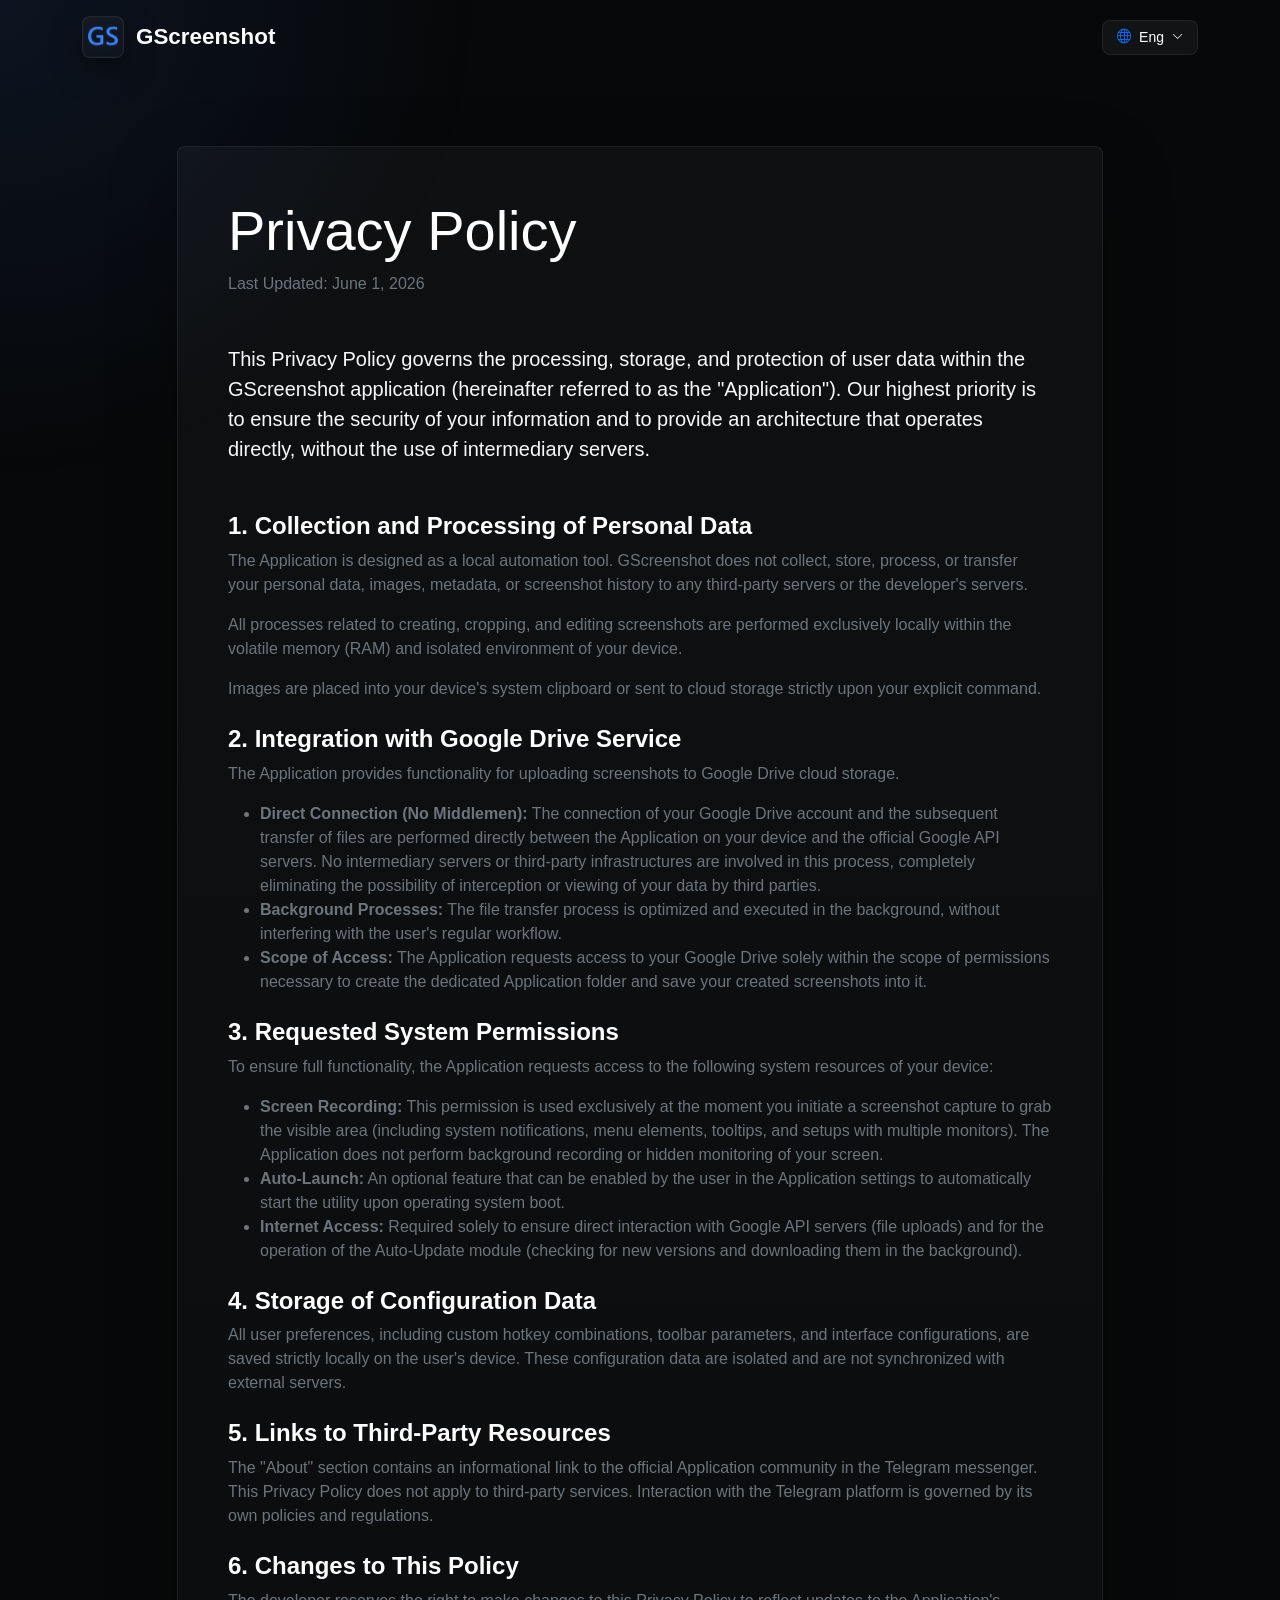
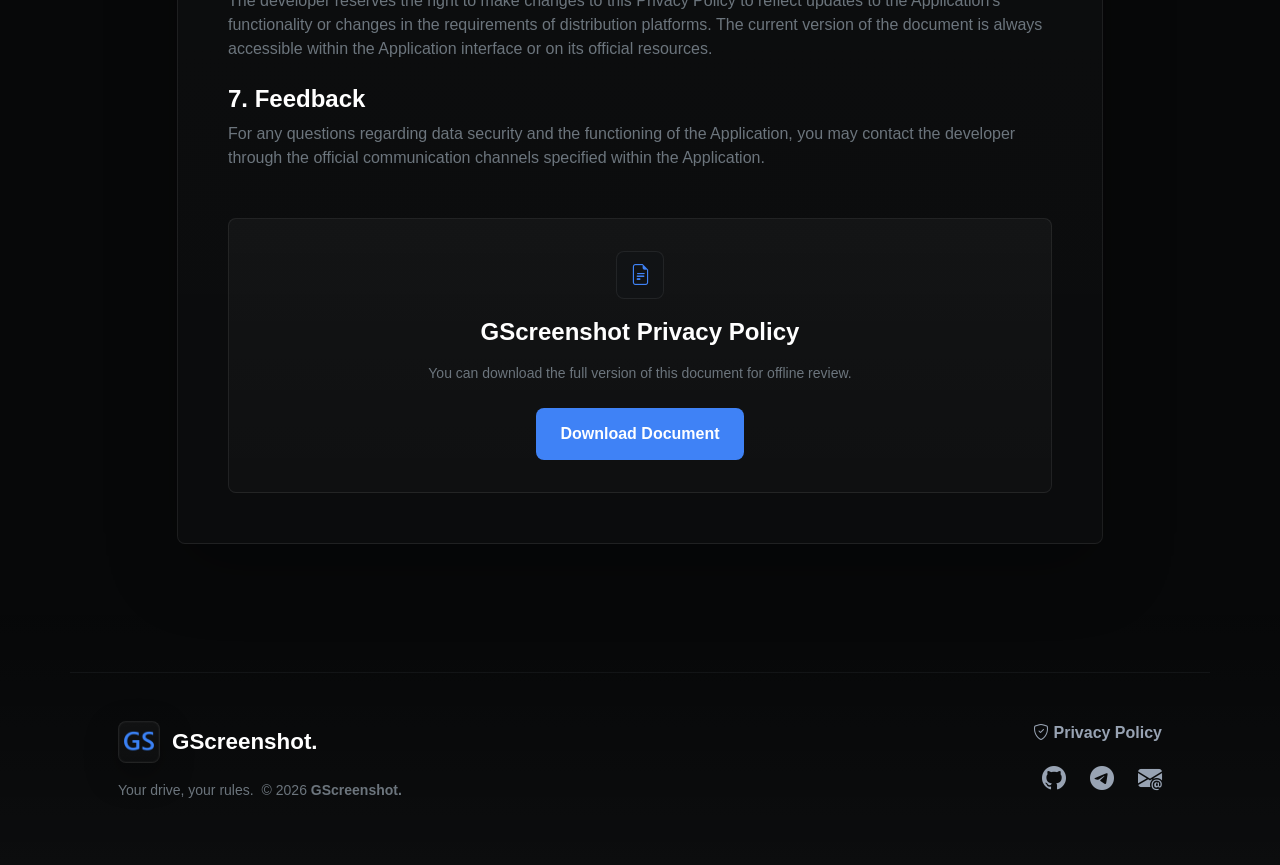
==== privacy-policy.html @ 1b09adbf "Update view, add privacy and loader" ====
<!DOCTYPE html>
<html lang="en">

<head>
    <meta charset="UTF-8">
    <meta name="viewport" content="width=device-width, initial-scale=1.0">

    <title>GScreenshot — Privacy & Direct Sync to Google Drive</title>
    <link rel="icon" type="image/x-icon" href="images/favicon.ico">
    <meta name="description"
        content="Securely capture and store screenshots directly to your Google Drive. Your drive, your rules. No middlemen.">
    <meta name="keywords" content="screenshot, google drive sync, privacy tool, image editor">

    <meta property="og:title" content="GScreenshot — Secure & Direct">
    <meta property="og:description" content="Direct sync to your personal cloud. No servers, just your data.">
    <meta property="og:type" content="website">

    <link href="https://cdn.jsdelivr.net/npm/bootstrap@5.3.0/dist/css/bootstrap.min.css" rel="stylesheet">
    <link rel="stylesheet" href="https://cdn.jsdelivr.net/npm/bootstrap-icons@1.11.0/font/bootstrap-icons.css">

    <link rel="stylesheet" href="css/style.css">
</head>

<body>

    <!-- Preloader -->
    <div id="preloader">
        <div class="loader-container">
            <div class="glow"></div>
            <img src="images/logo.png" alt="GS" class="main-logo">
            <svg class="loader-ring" viewBox="0 0 100 100">
                <circle cx="50" cy="50" r="45" />
                <circle cx="50" cy="50" r="38" style="opacity: 0.3; animation-direction: reverse; animation-duration: 3s;" />
            </svg>
        </div>
    </div>

    <div id="bg-glow"></div>

    <div class="main-content">
        <nav class="container py-3 d-flex justify-content-between align-items-center flex-nowrap">
            <a href="index.html" class="logo-box">
                <div class="logo-icon"><img src="images/logo.png" alt="GScreenshot logo"></div>
                <span class="d-none d-sm-inline">GScreenshot</span>
            </a>

            <div class="custom-select-wrapper" id="customLangSelector">
                <div class="select-trigger">
                    <i class="bi bi-globe text-primary me-2"></i>
                    <span id="current-lang">Eng</span>
                    <i class="bi bi-chevron-down ms-2 arrow"></i>
                </div>
                <div class="select-options">
                    <div class="option" data-value="en">English</div>
                    <div class="option" data-value="uk">Українська</div>
                </div>
            </div>
        </nav>

        <section class="container py-5 mt-4">
            <div class="row justify-content-center">
                <div class="col-lg-10">
                    <div class="security-badge">
                        <h1 class="display-4 fw-800 mb-2" id="privacy-policy-title">Privacy Policy</h1>
                        <p class="text-secondary mb-5" id="privacy-policy-last-updated">Last Updated: June 1, 2026</p>

                        <div class="mb-5">
                            <p class="lead text-light" id="privacy-policy-intro">
                                This Privacy Policy governs the processing, storage, and protection of user data within the GScreenshot application (hereinafter referred to as the "Application"). 
                                Our highest priority is to ensure the security of your information and to provide an architecture that operates directly, without the use of intermediary servers.
                            </p>
                        </div>

                        <div class="text-start">
                            <div class="mb-4">
                                <h4 class="text-white fw-bold" id="pp-section1-title">1. Collection and Processing of Personal Data</h4>
                                <p class="text-secondary" id="pp-section1-p1">The Application is designed as a local automation tool. GScreenshot does not collect, store, process, or transfer your personal data, images, metadata, or screenshot history to any third-party servers or the developer's servers.</p>
                                <p class="text-secondary" id="pp-section1-p2">All processes related to creating, cropping, and editing screenshots are performed exclusively locally within the volatile memory (RAM) and isolated environment of your device.</p>
                                <p class="text-secondary" id="pp-section1-p3">Images are placed into your device's system clipboard or sent to cloud storage strictly upon your explicit command.</p>
                            </div>

                            <div class="mb-4">
                                <h4 class="text-white fw-bold" id="pp-section2-title">2. Integration with Google Drive Service</h4>
                                <p class="text-secondary" id="pp-section2-p1">The Application provides functionality for uploading screenshots to Google Drive cloud storage.</p>
                                <ul>
                                    <li class="text-secondary" id="pp-section2-li1"><strong>Direct Connection (No Middlemen):</strong> The connection of your Google Drive account and the subsequent transfer of files are performed directly between the Application on your device and the official Google API servers. No intermediary servers or third-party infrastructures are involved in this process, completely eliminating the possibility of interception or viewing of your data by third parties.</li>
                                    <li class="text-secondary" id="pp-section2-li2"><strong>Background Processes:</strong> The file transfer process is optimized and executed in the background, without interfering with the user's regular workflow.</li>
                                    <li class="text-secondary" id="pp-section2-li3"><strong>Scope of Access:</strong> The Application requests access to your Google Drive solely within the scope of permissions necessary to create the dedicated Application folder and save your created screenshots into it.</li>
                                </ul>
                            </div>

                            <div class="mb-4">
                                <h4 class="text-white fw-bold" id="pp-section3-title">3. Requested System Permissions</h4>
                                <p class="text-secondary" id="pp-section3-p1">To ensure full functionality, the Application requests access to the following system resources of your device:</p>
                                <ul>
                                    <li class="text-secondary" id="pp-section3-li1"><strong>Screen Recording:</strong> This permission is used exclusively at the moment you initiate a screenshot capture to grab the visible area (including system notifications, menu elements, tooltips, and setups with multiple monitors). The Application does not perform background recording or hidden monitoring of your screen.</li>
                                    <li class="text-secondary" id="pp-section3-li2"><strong>Auto-Launch:</strong> An optional feature that can be enabled by the user in the Application settings to automatically start the utility upon operating system boot.</li>
                                    <li class="text-secondary" id="pp-section3-li3"><strong>Internet Access:</strong> Required solely to ensure direct interaction with Google API servers (file uploads) and for the operation of the Auto-Update module (checking for new versions and downloading them in the background).</li>
                                </ul>
                            </div>

                            <div class="mb-4">
                                <h4 class="text-white fw-bold" id="pp-section4-title">4. Storage of Configuration Data</h4>
                                <p class="text-secondary" id="pp-section4-p1">All user preferences, including custom hotkey combinations, toolbar parameters, and interface configurations, are saved strictly locally on the user's device. These configuration data are isolated and are not synchronized with external servers.</p>
                            </div>

                            <div class="mb-4">
                                <h4 class="text-white fw-bold" id="pp-section5-title">5. Links to Third-Party Resources</h4>
                                <p class="text-secondary" id="pp-section5-p1">The "About" section contains an informational link to the official Application community in the Telegram messenger. This Privacy Policy does not apply to third-party services. Interaction with the Telegram platform is governed by its own policies and regulations.</p>
                            </div>

                            <div class="mb-4">
                                <h4 class="text-white fw-bold" id="pp-section6-title">6. Changes to This Policy</h4>
                                <p class="text-secondary" id="pp-section6-p1">The developer reserves the right to make changes to this Privacy Policy to reflect updates to the Application's functionality or changes in the requirements of distribution platforms. The current version of the document is always accessible within the Application interface or on its official resources.</p>
                            </div>

                            <div class="mb-5">
                                <h4 class="text-white fw-bold" id="pp-section7-title">7. Feedback</h4>
                                <p class="text-secondary" id="pp-section7-p1">For any questions regarding data security and the functioning of the Application, you may contact the developer through the official communication channels specified within the Application.</p>
                            </div>
                        </div>

                        <!-- Download Section -->
                        <div class="tool-card text-center mt-5">
                            <div class="icon-box mx-auto">
                                <i class="bi bi-file-earmark-text"></i>
                            </div>
                            <h4 class="fw-bold text-white mb-3" id="pp-download-title">GScreenshot Privacy Policy</h4>
                            <p class="text-secondary small mb-4" id="pp-download-desc">
                                You can download the full version of this document for offline review.
                            </p>
                            <a href="docs/GScreenshot_Privacy_Policy_EN.pdf" class="btn-modern btn-win" target="_blank" download id="pp-download-button">
                                <i class="bi bi-download"></i> Download Document
                            </a>
                        </div>
                    </div>
                </div>
            </div>
        </section>

        <footer>
            <div class="container py-5 border-top border-secondary border-opacity-10">
                <div class="row g-4">
                    <div class="col-md-6 justify-content-md-start px-lg-5">
                        <a href="index.html" class="logo-box">
                            <div class="logo-icon"><img src="images/logo.png" alt="GScreenshot logo"></div>
                            <span class="text-white">GScreenshot.</span>
                        </a>
                        <p class="small text-secondary mt-3" id="footer-slogan">
                            Your drive, your rules. <span id="current-year"></span>.
                        </p>
                    </div>
                    <div class="col-md-6 justify-content-md-end px-lg-5">
                        <a href="privacy-policy.html" class="footer-link fw-bold d-flex justify-content-md-end"><i
                            class="bi bi-shield-check me-1"></i>
                            <span id="footer-privacy-policy">Privacy Policy</span>
                        </a>
                        <div class="d-flex justify-content-md-end gap-4 fs-4 mt-3">
                            <a href="https://github.com/dmitry-yanakov/GScreenshot" target="_blank" class="footer-link"><i class="bi bi-github"></i></a>
                            <a href="https://t.me/GScreenshotApp" target="_blank" class="footer-link"><i class="bi bi-telegram"></i></a>
                            <a href="mailto:support@gscreenshot.com" class="footer-link"><i class="bi bi-envelope-at-fill"></i></a>
                        </div>
                    </div>
                </div>
            </div>
        </footer>
    </div>


    <script src="https://cdn.jsdelivr.net/npm/bootstrap@5.3.0/dist/js/bootstrap.bundle.min.js"></script>
    <script src="js/main.js"></script>
    <script src="js/i18n.js"></script>

    <script>
        const startTime = Date.now();
        const minLoadingTime = 1000;

        window.addEventListener('load', () => {
            const preloader = document.getElementById('preloader');
            const elapsedTime = Date.now() - startTime;
            const remainingTime = Math.max(0, minLoadingTime - elapsedTime);

            setTimeout(() => {
                preloader.classList.add('fade-out');
                setTimeout(() => {
                    preloader.style.display = 'none';
                    document.body.style.overflow = 'visible';
                }, 600);
            }, remainingTime);
        });
    </script>
</body>

</html>
---- css/style.css ----
:root {
    --bg: #070809;
    --panel: #111315;
    --panel-soft: #17191c;
    --panel-raised: #1b1d20;
    --primary: #3f82f6;
    --accent: #8fb5ff;
    --danger: #ff4747;
    --icon-muted: #617087;
    --glass: rgba(255, 255, 255, 0.032);
    --border: rgba(118, 132, 154, 0.24);
    --border-soft: rgba(255, 255, 255, 0.07);
    --text-muted: #98a3b3;
}

body {
    background-color: var(--bg);
    color: #ffffff;
    font-family: -apple-system, BlinkMacSystemFont, "SF Pro Display", "SF Pro Text", "Segoe UI", Roboto, Arial, sans-serif;
    overflow: hidden; /* Block scroll */
    -webkit-user-select: none; /* Safari */
    -ms-user-select: none;     /* IE 10+ */
    user-select: none;         /* Standard */
}

/* --- PRELOADER STYLES --- */
#preloader {
    position: fixed;
    top: 0;
    left: 0;
    width: 100%;
    height: 100%;
    background-color: var(--bg);
    display: flex;
    justify-content: center;
    align-items: center;
    z-index: 9999;
    transition: opacity 0.6s ease, visibility 0.6s;
}

#preloader.fade-out {
    opacity: 0;
    visibility: hidden;
}

.loader-container {
    position: relative;
    width: 240px;
    height: 240px;
    display: flex;
    justify-content: center;
    align-items: center;
}

.main-logo {
    width: 130px;
    height: auto;
    z-index: 5;
    mix-blend-mode: screen; 
    filter: drop-shadow(0 0 25px rgba(63, 130, 246, 0.4));
    animation: logo-pulse 2s cubic-bezier(0.4, 0, 0.2, 1) infinite;
}

.loader-ring {
    position: absolute;
    width: 230px;
    height: 230px;
}

.loader-ring circle {
    fill: none;
    stroke: var(--primary);
    stroke-width: 2;
    stroke-linecap: round;
    stroke-dasharray: 100 400;
    filter: drop-shadow(0 0 8px var(--primary));
    transform-origin: center;
    animation: rotate-ring 1.5s linear infinite;
}

.glow {
    position: absolute;
    width: 180px;
    height: 180px;
    background: var(--primary);
    border-radius: 50%;
    filter: blur(60px);
    opacity: 0.15;
    animation: glow-breath 2s ease-in-out infinite;
}

h1,
h2,
h3,
h4,
h5,
h6,
.btn-modern,
.logo-box {
    letter-spacing: 0;
}

#bg-glow {
    position: fixed;
    width: 1000px;
    height: 1000px;
    background: radial-gradient(circle, rgba(63, 130, 246, 0.1) 0%, rgba(7, 8, 9, 0) 68%);
    border-radius: 50%;
    pointer-events: none;
    z-index: 0;
    transform: translate(-50%, -50%);
}

.main-content {
    position: relative;
    z-index: 1;
}

/* --- LOGO STYLE --- */
.logo-box {
    display: inline-flex;
    align-items: center;
    gap: 12px;
    text-decoration: none;
    color: white;
    font-weight: 700;
    font-size: 1.4rem;
}

.logo-icon {
    width: 42px;
    height: 42px;
    border: 1px solid var(--border-soft);
    border-radius: 8px;
    display: flex;
    align-items: center;
    justify-content: center;
    background: linear-gradient(180deg, rgba(255, 255, 255, 0.035), rgba(255, 255, 255, 0.018));
    box-shadow: inset 0 0 0 1px rgba(255, 255, 255, 0.02), 0 12px 32px rgba(0, 0, 0, 0.35);
    overflow: hidden;
}

.logo-icon img {
    width: 75%;
    height: 75%;
    object-fit: contain;
}

.text-gradient {
    background: linear-gradient(90deg, var(--primary), #f3f7ff);
    background-clip: text;
    -webkit-background-clip: text;
    -webkit-text-fill-color: transparent;
}

#hero-title {
    letter-spacing: 0;
}

/* --- APP SCREENSHOT --- */
.app-interface-frame {
    background: #050607;
    border: 1px solid var(--border-soft);
    border-radius: 8px;
    overflow: hidden;
    box-shadow: 0 32px 90px rgba(0, 0, 0, 0.62);
}

.app-interface-frame img {
    display: block;
    width: 100%;
    height: auto;
}

/* --- SECURITY BLOCK --- */
.security-badge {
    background: linear-gradient(180deg, rgba(255, 255, 255, 0.035), rgba(255, 255, 255, 0.018));
    border-radius: 8px;
    padding: 50px;
    border: 1px solid var(--border-soft);
    box-shadow: 0 24px 70px rgba(0, 0, 0, 0.28);
}

.node-circle {
    width: 60px;
    height: 60px;
    background: var(--panel);
    border: 1px solid var(--border);
    border-radius: 50%;
    display: flex;
    align-items: center;
    justify-content: center;
    font-size: 1.5rem;
    margin: 0 auto;
    z-index: 2;
    position: relative;
}

/* Animated arrow */
.direct-arrow-anim {
    font-size: 3rem;
    color: var(--primary);
    animation: slideRight 2s infinite ease-in-out;
    display: inline-block;
}

@keyframes slideRight {
    0% {
        transform: translateX(-20px);
        opacity: 0.2;
    }

    50% {
        transform: translateX(20px);
        opacity: 1;
    }

    100% {
        transform: translateX(-20px);
        opacity: 0.2;
    }
}

/* Buttons and cards */
.btn-modern {
    padding: 14px 24px;
    border-radius: 8px;
    font-weight: 650;
    transition: all 0.2s ease;
    text-decoration: none;
    display: inline-flex;
    align-items: center;
    gap: 12px;
}

.btn-win {
    background: var(--primary);
    color: #fff;
}

.btn-mac {
    background: var(--panel);
    color: #fff;
    border: 1px solid var(--border-soft);
}

.btn-modern:hover {
    transform: translateY(-3px);
    box-shadow: 0 10px 30px rgba(63, 131, 248, 0.28);
}

.tool-card {
    background: linear-gradient(180deg, rgba(255, 255, 255, 0.035), rgba(255, 255, 255, 0.018));
    border: 1px solid var(--border-soft);
    border-radius: 8px;
    padding: 2rem;
    transition: 0.4s;
    height: 100%;
}

.tool-card:hover {
    border-color: rgba(63, 130, 246, 0.45);
    background: linear-gradient(180deg, rgba(63, 130, 246, 0.075), rgba(255, 255, 255, 0.025));
    transform: translateY(-4px);
}

.icon-box {
    width: 48px;
    height: 48px;
    background: var(--panel);
    color: var(--primary);
    border-radius: 8px;
    border: 1px solid var(--border-soft);
    display: flex;
    align-items: center;
    justify-content: center;
    font-size: 1.3rem;
    margin-bottom: 1.2rem;
}

#how-to-run .border-start {
    background: linear-gradient(180deg, rgba(255, 255, 255, 0.035), rgba(255, 255, 255, 0.018));
    border: 1px solid var(--border-soft) !important;
    border-left: 1px solid rgba(63, 130, 246, 0.45) !important;
    border-radius: 8px;
    padding: 1.5rem !important;
}

#how-to-run code {
    color: var(--accent) !important;
    font-family: ui-monospace, SFMono-Regular, "SF Mono", Consolas, "Liberation Mono", monospace !important;
}

#how-to-run .rounded {
    border-radius: 8px !important;
}

footer {
    background: linear-gradient(to top, rgba(255, 255, 255, 0.025), transparent);
    padding-top: 80px;
}

.footer-link {
    color: var(--text-muted);
    text-decoration: none;
    transition: 0.2s;
}

.footer-link:hover {
    color: #fff;
}

@media (max-width: 576px) {
    .logo-box span {
        font-size: 1.1rem;
        font-weight: 700;
    }
    
    .logo-icon {
        font-size: 0.8rem;
    }

    h1.display-1 {
        font-size: 2.5rem !important;
        letter-spacing: 0 !important;
    }

    .security-badge {
        padding: 20px; 
        margin: 10px 0;
    }

    .direct-arrow-anim {
        font-size: 2rem; 
    }

    .node-circle {
        width: 50px;
        height: 50px;
        font-size: 1.2rem;
    }

    footer .logo-box {
        justify-content: center;
        margin-bottom: 10px;
    }

    .btn-modern {
        width: 100%;
        justify-content: center;
        padding: 12px;
    }

    .app-interface-frame {
        margin-top: 8px;
    }
}

.custom-select-wrapper {
    position: relative;
    user-select: none;
    width: fit-content;
}

.select-trigger {
    display: flex;
    align-items: center;
    background: rgba(255, 255, 255, 0.05);
    padding: 6px 14px;
    border-radius: 12px;
    border: 1px solid rgba(59, 130, 246, 0.2);
    cursor: pointer;
    color: #fff;
    font-size: 0.875rem;
    transition: all 0.3s ease;
}

.select-trigger:hover {
    border-color: #3b82f6;
    background: rgba(59, 130, 246, 0.1);
}

.select-trigger .arrow {
    font-size: 0.7rem;
    transition: transform 0.3s ease;
}

/* Выпадающий список */
.select-options {
    position: absolute;
    top: calc(100% + 8px);
    left: 0;
    right: 0;
    background: rgba(15, 23, 42, 0.95); /* Глубокий темный */
    backdrop-filter: blur(12px);
    border: 1px solid rgba(59, 130, 246, 0.2);
    border-radius: 12px;
    overflow: hidden;
    display: none; /* Скрыт по умолчанию */
    z-index: 100;
    box-shadow: 0 10px 25px rgba(0, 0, 0, 0.5);
}

.custom-select-wrapper.active .select-options {
    display: block;
    animation: fadeIn 0.2s ease-out;
}

.custom-select-wrapper.active .arrow {
    transform: rotate(180deg);
}

/* Стилизация пунктов (опшенов) */
.option {
    padding: 10px 14px;
    color: rgba(255, 255, 255, 0.8);
    cursor: pointer;
    transition: all 0.2s ease;
    font-size: 0.85rem;
}

.option:hover {
    background: rgba(59, 130, 246, 0.2);
    color: #fff;
    padding-left: 18px; /* Небольшой эффект сдвига при наведении */
}

@keyframes fadeIn {
    from { opacity: 0; transform: translateY(-10px); }
    to { opacity: 1; transform: translateY(0); }
}

.btn-link.text-secondary:hover {
    color: #0d6efd !important; /* Цвет станет синим при наведении */
    transform: scale(1.1);
    transition: all 0.2s ease;
}

.btn-tg {
    background: rgba(36, 161, 222, 0.05); /* Очень легкий оттенок фона */
    border: 1px solid rgba(36, 161, 222, 0.4) !important; /* Заметная граница */
    color: #24A1DE !important;
    transition: all 0.3s ease;
    display: inline-flex;
    align-items: center;
    justify-content: center;
    gap: 10px;
    padding: 12px 30px;
    border-radius: 12px; /* Подстрой под радиус своих btn-modern */
    text-decoration: none;
    font-weight: 600;
}

.btn-tg:hover {
    background: rgba(36, 161, 222, 0.15);
    border-color: #24A1DE !important; /* Яркая граница при наведении */
    color: #24A1DE !important;
    box-shadow: 0 0 20px rgba(36, 161, 222, 0.2);
    transform: translateY(-2px);
}

.btn-tg i {
    font-size: 1.3rem;
}

/* Unified app-like controls */
.select-trigger {
    background: var(--panel);
    border: 1px solid var(--border-soft);
    border-radius: 8px;
    transition: all 0.2s ease;
}

.select-trigger:hover {
    background: var(--panel-raised);
    border-color: rgba(63, 130, 246, 0.45);
}

.select-options {
    background: rgba(17, 19, 21, 0.96);
    border: 1px solid var(--border-soft);
    border-radius: 8px;
}

.option:hover {
    background: rgba(63, 130, 246, 0.16);
}

.btn-tg {
    background: var(--panel);
    border: 1px solid var(--border-soft) !important;
    border-radius: 8px;
    color: var(--primary) !important;
    transition: all 0.2s ease;
}

.btn-tg:hover {
    background: var(--panel-raised);
    border-color: rgba(63, 130, 246, 0.45) !important;
    color: var(--primary) !important;
    box-shadow: 0 0 20px rgba(63, 130, 246, 0.18);
}

@keyframes logo-pulse {
    0%, 100% { transform: scale(1); opacity: 0.9; }
    50% { transform: scale(1.3); opacity: 1; }
}

@keyframes rotate-ring {
    0% { transform: rotate(0deg); stroke-dashoffset: 500; }
    100% { transform: rotate(360deg); stroke-dashoffset: 0; }
}

@keyframes glow-breath {
    0%, 100% { transform: scale(1); opacity: 0.15; }
    50% { transform: scale(1.2); opacity: 0.25; }
}
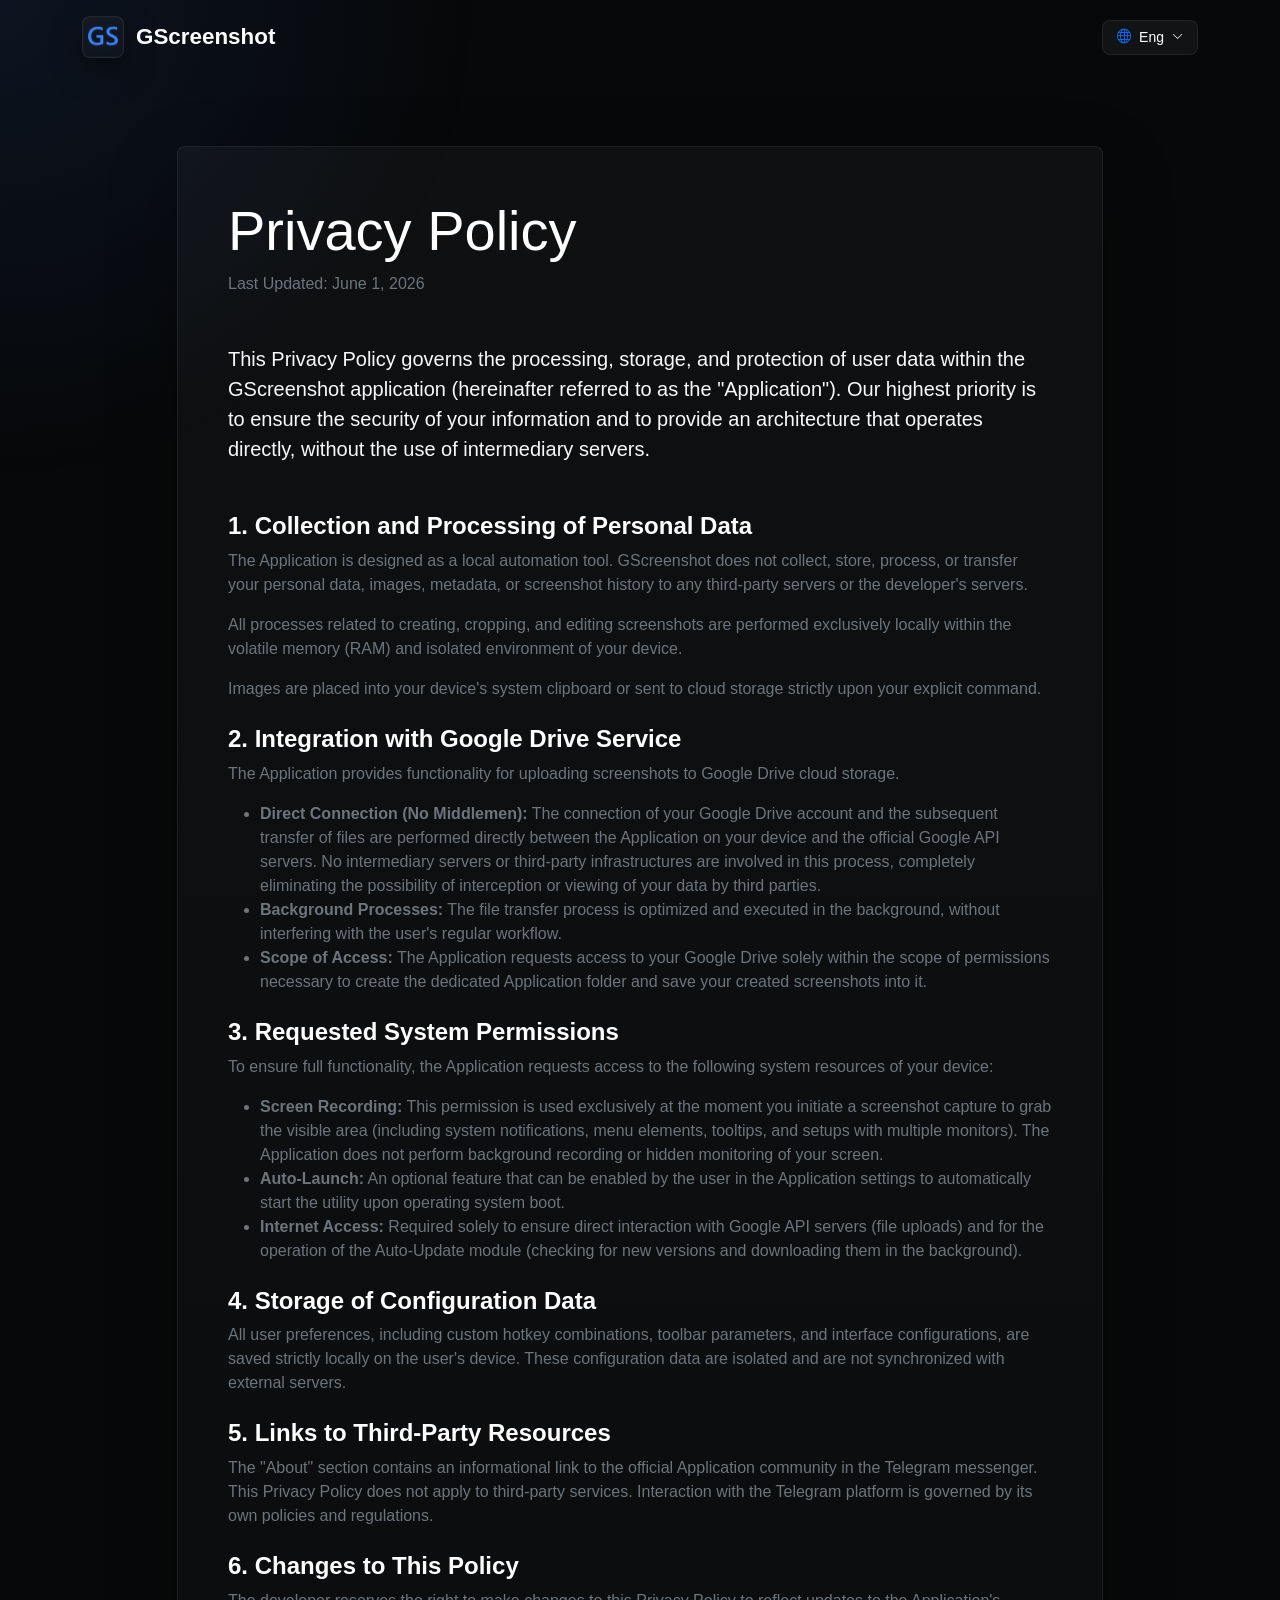
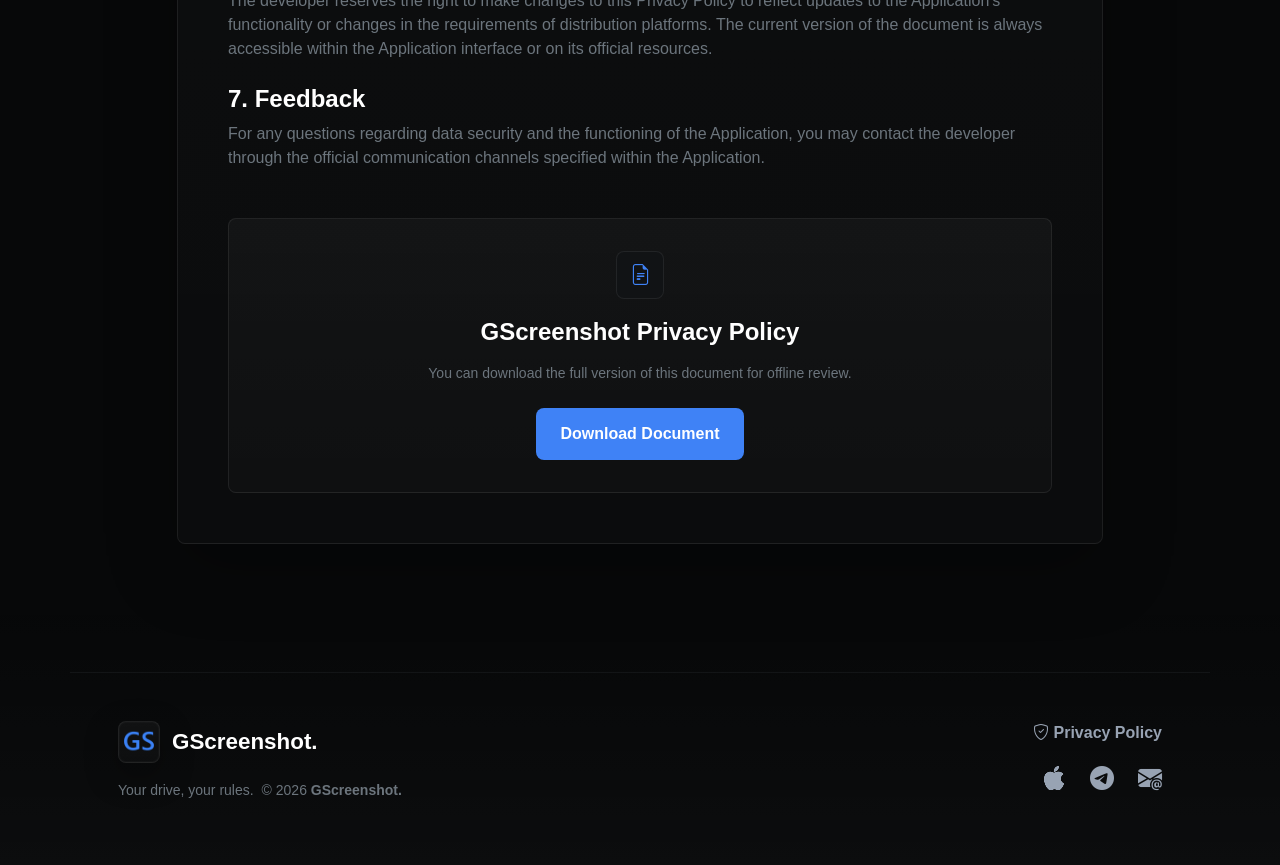
==== commit 8fbc45cd: "Update links" ====
--- a/privacy-policy.html
+++ b/privacy-policy.html
@@ -156,7 +156,7 @@
                             <span id="footer-privacy-policy">Privacy Policy</span>
                         </a>
                         <div class="d-flex justify-content-md-end gap-4 fs-4 mt-3">
-                            <a href="https://github.com/dmitry-yanakov/GScreenshot" target="_blank" class="footer-link"><i class="bi bi-github"></i></a>
+                            <a href="https://github.com/dmitry-yanakov/GScreenshot" target="_blank" class="footer-link"><i class="bi bi-apple"></i></a>
                             <a href="https://t.me/GScreenshotApp" target="_blank" class="footer-link"><i class="bi bi-telegram"></i></a>
                             <a href="mailto:support@gscreenshot.com" class="footer-link"><i class="bi bi-envelope-at-fill"></i></a>
                         </div>
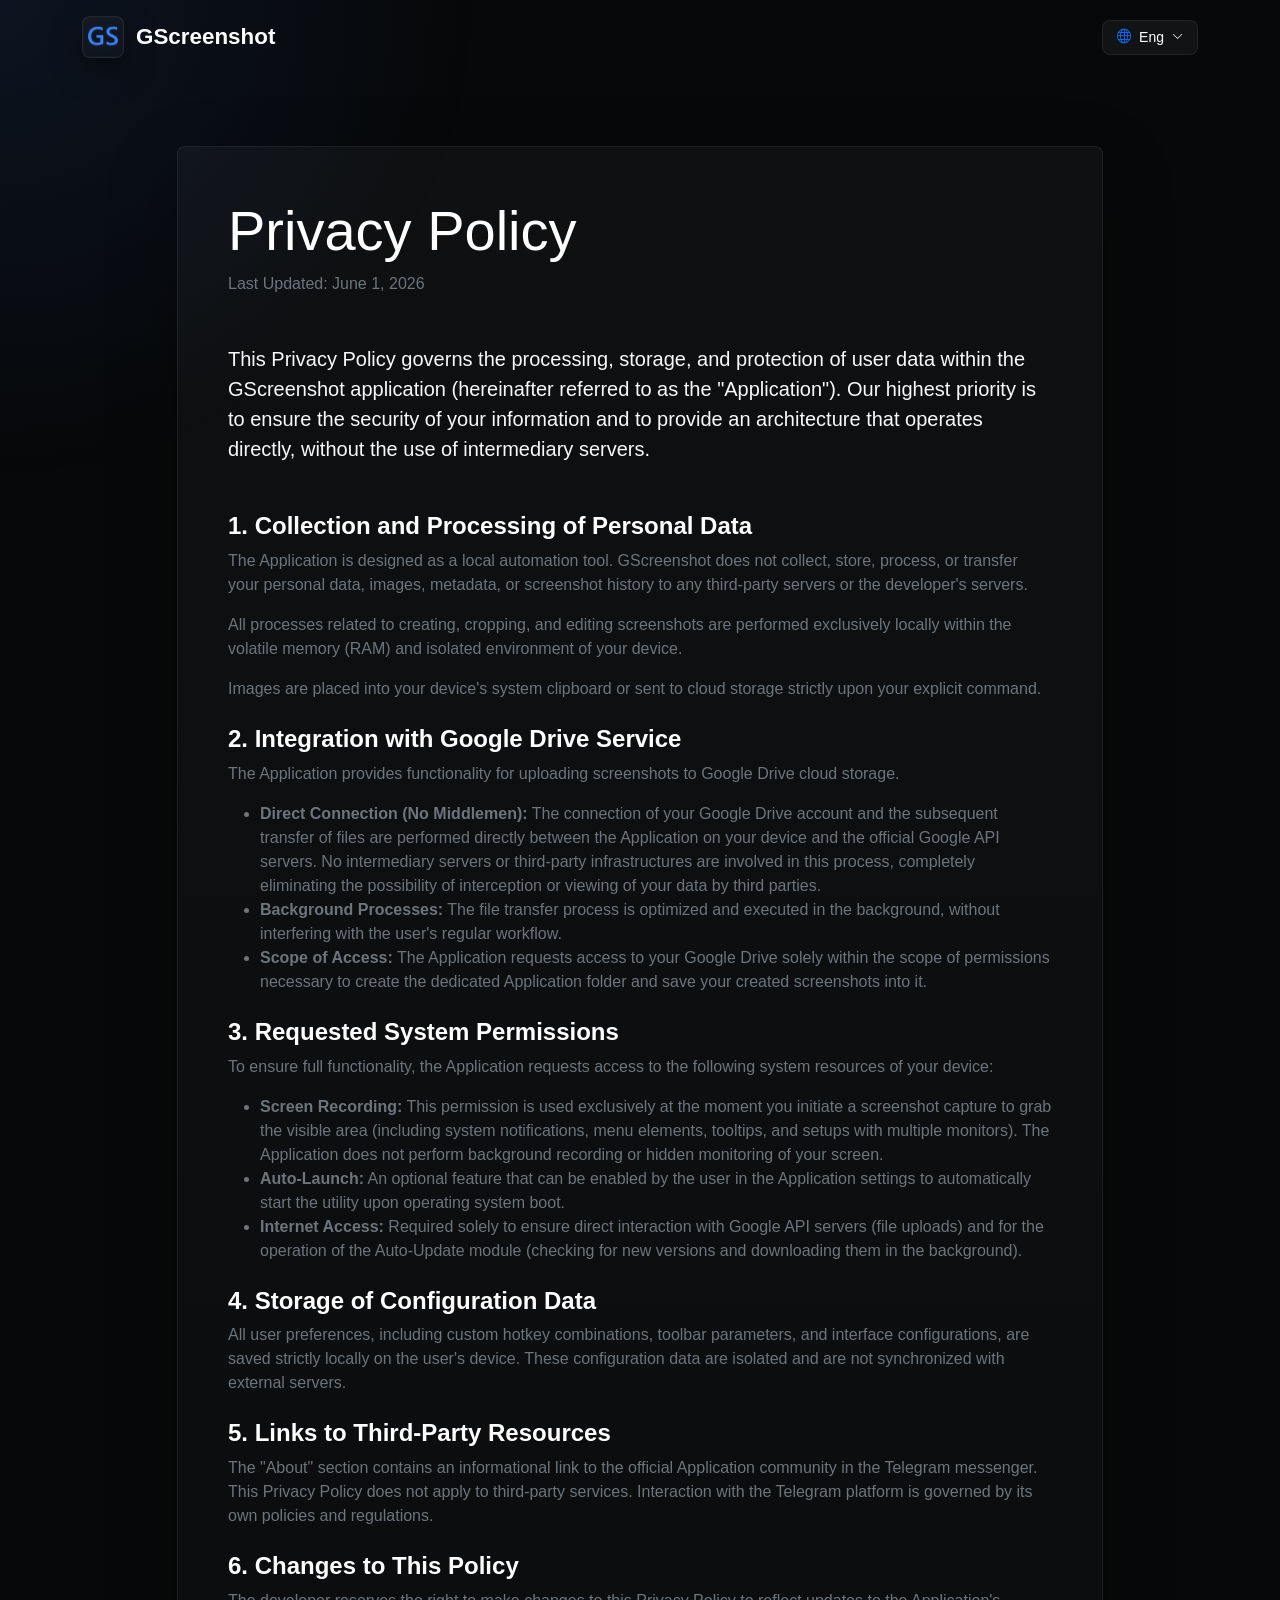
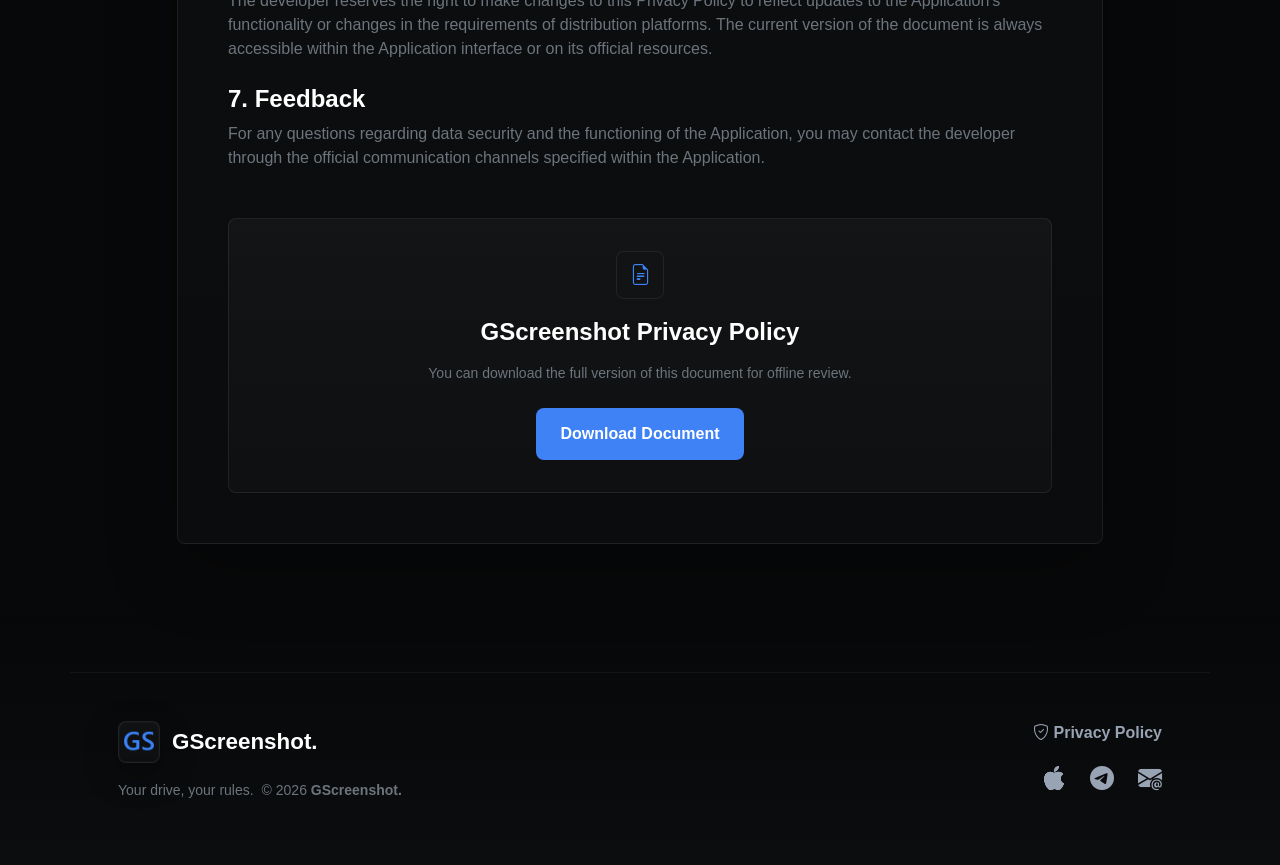
==== commit f69f0f74: "add cdn files" ====
--- a/privacy-policy.html
+++ b/privacy-policy.html
@@ -15,8 +15,8 @@
     <meta property="og:description" content="Direct sync to your personal cloud. No servers, just your data.">
     <meta property="og:type" content="website">
 
-    <link href="https://cdn.jsdelivr.net/npm/bootstrap@5.3.0/dist/css/bootstrap.min.css" rel="stylesheet">
-    <link rel="stylesheet" href="https://cdn.jsdelivr.net/npm/bootstrap-icons@1.11.0/font/bootstrap-icons.css">
+    <link href="css/bootstrap.min.css" rel="stylesheet">
+    <link rel="stylesheet" href="css/bootstrap-icons.css">
 
     <link rel="stylesheet" href="css/style.css">
 </head>
@@ -167,7 +167,7 @@
     </div>
 
 
-    <script src="https://cdn.jsdelivr.net/npm/bootstrap@5.3.0/dist/js/bootstrap.bundle.min.js"></script>
+    <script src="js/bootstrap.bundle.min.js"></script>
     <script src="js/main.js"></script>
     <script src="js/i18n.js"></script>
 
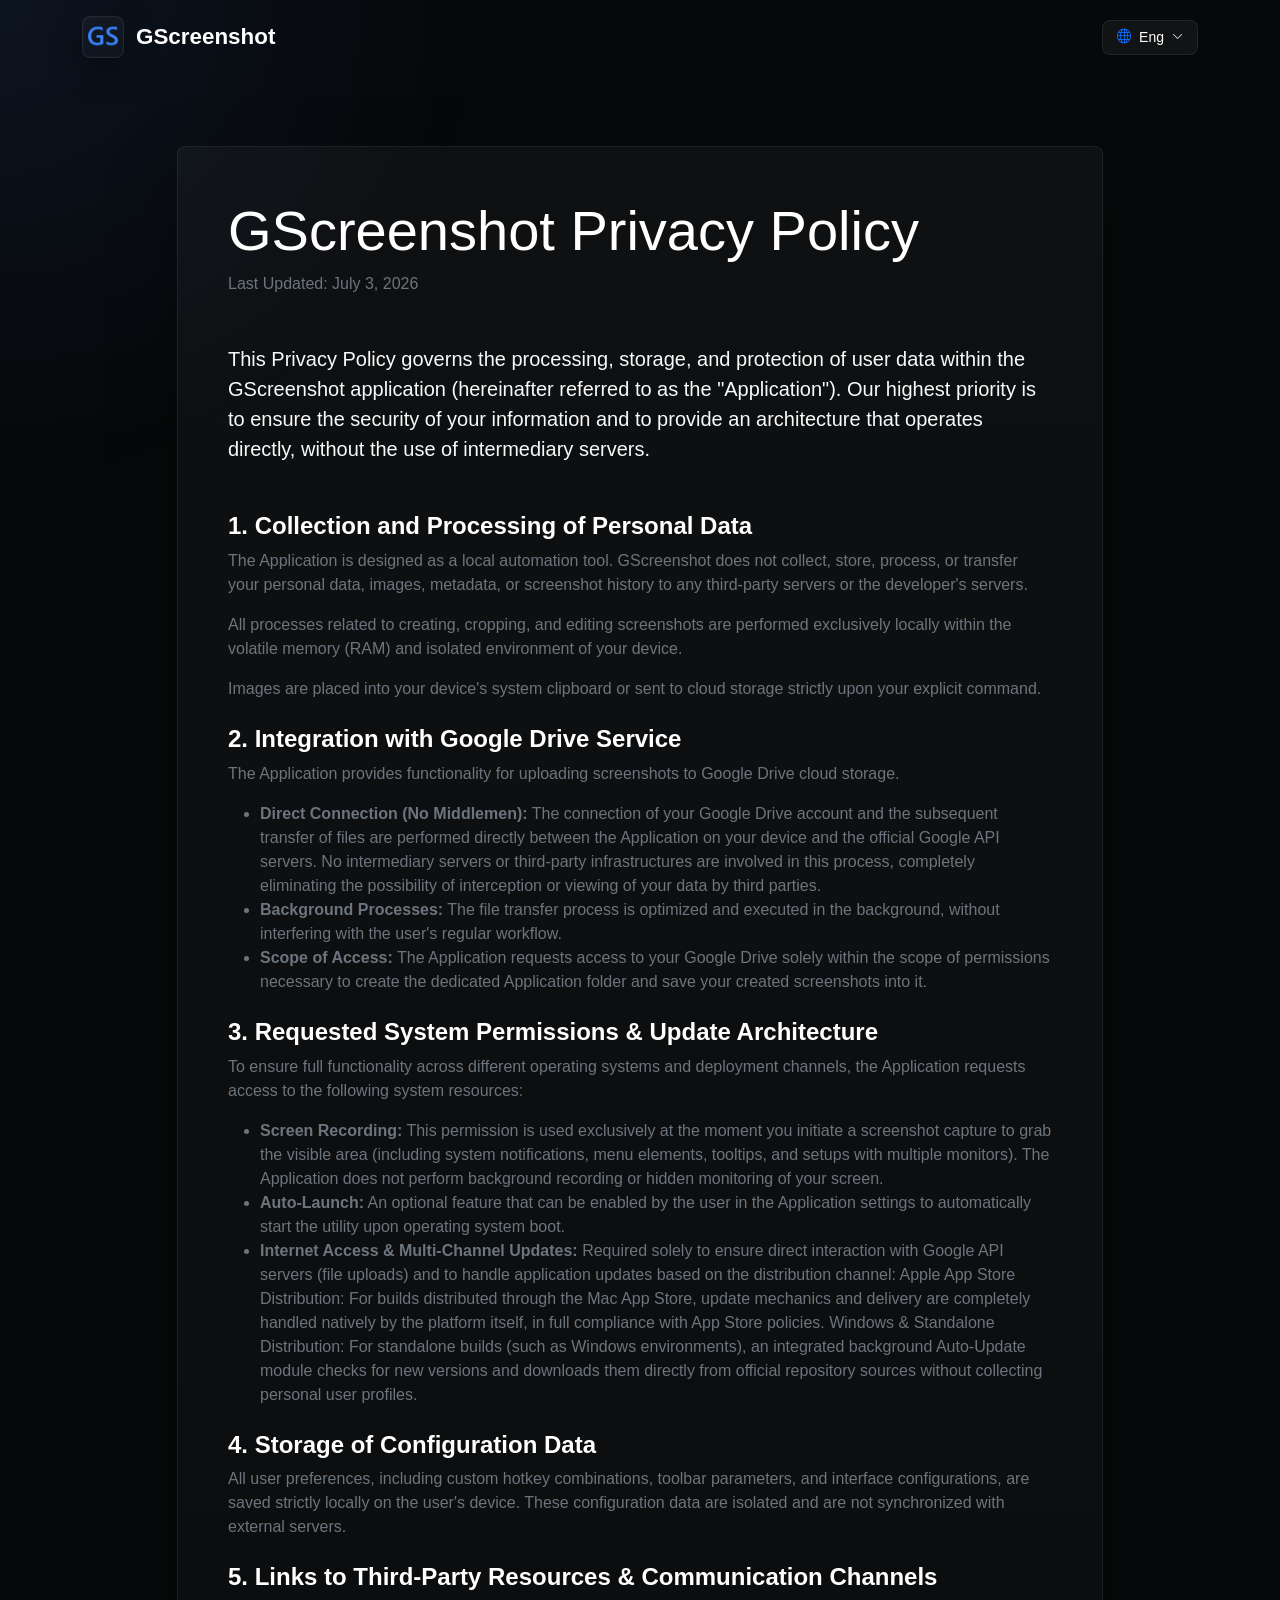
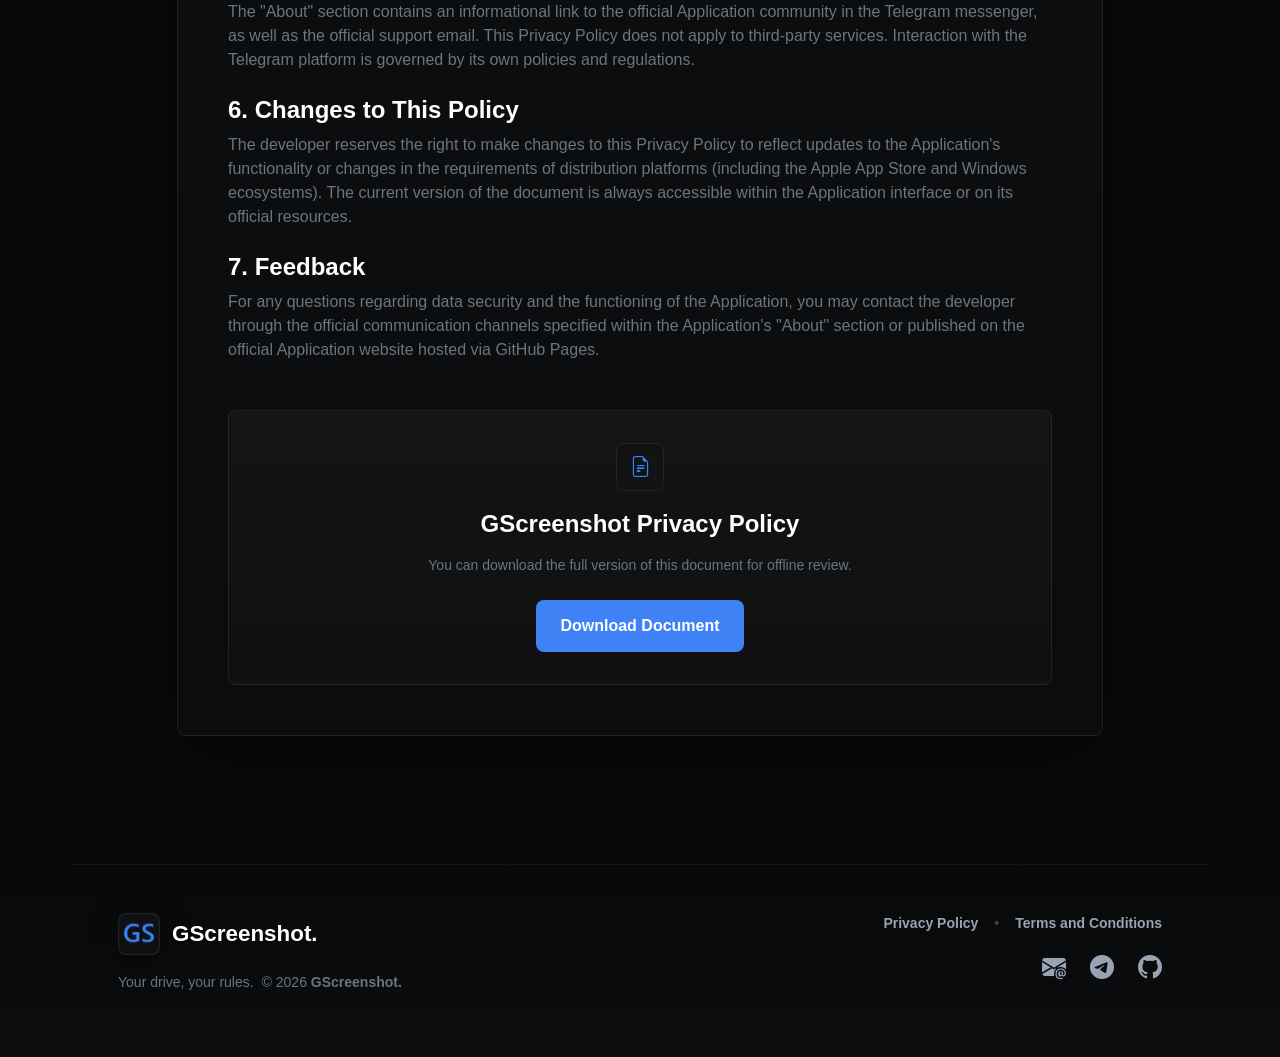
==== commit 74a332f5: "add Terms and Conditions, fix Privacy Policy" ====
--- a/privacy-policy.html
+++ b/privacy-policy.html
@@ -61,13 +61,12 @@
             <div class="row justify-content-center">
                 <div class="col-lg-10">
                     <div class="security-badge">
-                        <h1 class="display-4 fw-800 mb-2" id="privacy-policy-title">Privacy Policy</h1>
-                        <p class="text-secondary mb-5" id="privacy-policy-last-updated">Last Updated: June 1, 2026</p>
+                        <h1 class="display-4 fw-800 mb-2" id="privacy-policy-title">GScreenshot Privacy Policy</h1>
+                        <p class="text-secondary mb-5" id="privacy-policy-last-updated">Last Updated: July 3, 2026</p>
 
                         <div class="mb-5">
                             <p class="lead text-light" id="privacy-policy-intro">
-                                This Privacy Policy governs the processing, storage, and protection of user data within the GScreenshot application (hereinafter referred to as the "Application"). 
-                                Our highest priority is to ensure the security of your information and to provide an architecture that operates directly, without the use of intermediary servers.
+                                This Privacy Policy governs the processing, storage, and protection of user data within the GScreenshot application (hereinafter referred to as the "Application"). Our highest priority is to ensure the security of your information and to provide an architecture that operates directly, without the use of intermediary servers.
                             </p>
                         </div>
 
@@ -90,12 +89,12 @@
                             </div>
 
                             <div class="mb-4">
-                                <h4 class="text-white fw-bold" id="pp-section3-title">3. Requested System Permissions</h4>
-                                <p class="text-secondary" id="pp-section3-p1">To ensure full functionality, the Application requests access to the following system resources of your device:</p>
+                                <h4 class="text-white fw-bold" id="pp-section3-title">3. Requested System Permissions &amp; Update Architecture</h4>
+                                <p class="text-secondary" id="pp-section3-p1">To ensure full functionality across different operating systems and deployment channels, the Application requests access to the following system resources:</p>
                                 <ul>
                                     <li class="text-secondary" id="pp-section3-li1"><strong>Screen Recording:</strong> This permission is used exclusively at the moment you initiate a screenshot capture to grab the visible area (including system notifications, menu elements, tooltips, and setups with multiple monitors). The Application does not perform background recording or hidden monitoring of your screen.</li>
                                     <li class="text-secondary" id="pp-section3-li2"><strong>Auto-Launch:</strong> An optional feature that can be enabled by the user in the Application settings to automatically start the utility upon operating system boot.</li>
-                                    <li class="text-secondary" id="pp-section3-li3"><strong>Internet Access:</strong> Required solely to ensure direct interaction with Google API servers (file uploads) and for the operation of the Auto-Update module (checking for new versions and downloading them in the background).</li>
+                                    <li class="text-secondary" id="pp-section3-li3"><strong>Internet Access &amp; Multi-Channel Updates:</strong> Required solely to ensure direct interaction with Google API servers (file uploads) and to handle application updates based on the distribution channel: Apple App Store Distribution: For builds distributed through the Mac App Store, update mechanics and delivery are completely handled natively by the platform itself, in full compliance with App Store policies. Windows &amp; Standalone Distribution: For standalone builds (such as Windows environments), an integrated background Auto-Update module checks for new versions and downloads them directly from official repository sources without collecting personal user profiles.</li>
                                 </ul>
                             </div>
 
@@ -105,18 +104,18 @@
                             </div>
 
                             <div class="mb-4">
-                                <h4 class="text-white fw-bold" id="pp-section5-title">5. Links to Third-Party Resources</h4>
-                                <p class="text-secondary" id="pp-section5-p1">The "About" section contains an informational link to the official Application community in the Telegram messenger. This Privacy Policy does not apply to third-party services. Interaction with the Telegram platform is governed by its own policies and regulations.</p>
+                                <h4 class="text-white fw-bold" id="pp-section5-title">5. Links to Third-Party Resources &amp; Communication Channels</h4>
+                                <p class="text-secondary" id="pp-section5-p1">The "About" section contains an informational link to the official Application community in the Telegram messenger, as well as the official support email. This Privacy Policy does not apply to third-party services. Interaction with the Telegram platform is governed by its own policies and regulations.</p>
                             </div>
 
                             <div class="mb-4">
                                 <h4 class="text-white fw-bold" id="pp-section6-title">6. Changes to This Policy</h4>
-                                <p class="text-secondary" id="pp-section6-p1">The developer reserves the right to make changes to this Privacy Policy to reflect updates to the Application's functionality or changes in the requirements of distribution platforms. The current version of the document is always accessible within the Application interface or on its official resources.</p>
+                                <p class="text-secondary" id="pp-section6-p1">The developer reserves the right to make changes to this Privacy Policy to reflect updates to the Application's functionality or changes in the requirements of distribution platforms (including the Apple App Store and Windows ecosystems). The current version of the document is always accessible within the Application interface or on its official resources.</p>
                             </div>
 
                             <div class="mb-5">
                                 <h4 class="text-white fw-bold" id="pp-section7-title">7. Feedback</h4>
-                                <p class="text-secondary" id="pp-section7-p1">For any questions regarding data security and the functioning of the Application, you may contact the developer through the official communication channels specified within the Application.</p>
+                                <p class="text-secondary" id="pp-section7-p1">For any questions regarding data security and the functioning of the Application, you may contact the developer through the official communication channels specified within the Application's "About" section or published on the official Application website hosted via GitHub Pages.</p>
                             </div>
                         </div>
 
@@ -129,7 +128,7 @@
                             <p class="text-secondary small mb-4" id="pp-download-desc">
                                 You can download the full version of this document for offline review.
                             </p>
-                            <a href="docs/GScreenshot_Privacy_Policy_EN.pdf" class="btn-modern btn-win" target="_blank" download id="pp-download-button">
+                            <a href="docs/GScreenshot_Privacy_Policy.pdf" class="btn-modern btn-win" target="_blank" download id="pp-download-button">
                                 <i class="bi bi-download"></i> Download Document
                             </a>
                         </div>
@@ -151,14 +150,15 @@
                         </p>
                     </div>
                     <div class="col-md-6 justify-content-md-end px-lg-5">
-                        <a href="privacy-policy.html" class="footer-link fw-bold d-flex justify-content-md-end"><i
-                            class="bi bi-shield-check me-1"></i>
-                            <span id="footer-privacy-policy">Privacy Policy</span>
-                        </a>
+                        <div class="d-flex flex-wrap justify-content-md-end gap-3 small fw-semibold">
+                            <a href="privacy-policy.html" class="footer-link text-decoration-none" id="footer-privacy-policy">Privacy Policy</a>
+                            <span class="text-secondary opacity-50">•</span>
+                            <a href="terms-and-conditions.html" class="footer-link text-decoration-none" id="footer-terms">Terms and Conditions</a>
+                        </div>
                         <div class="d-flex justify-content-md-end gap-4 fs-4 mt-3">
-                            <a href="https://github.com/dmitry-yanakov/GScreenshot" target="_blank" class="footer-link"><i class="bi bi-apple"></i></a>
+                            <a href="mailto:gsreenshot@gmail.com" class="footer-link"><i class="bi bi-envelope-at-fill"></i></a>
                             <a href="https://t.me/GScreenshotApp" target="_blank" class="footer-link"><i class="bi bi-telegram"></i></a>
-                            <a href="mailto:support@gscreenshot.com" class="footer-link"><i class="bi bi-envelope-at-fill"></i></a>
+                            <a href="https://github.com/i-am-jester" class="footer-link"><i class="bi bi-github"></i></a>
                         </div>
                     </div>
                 </div>
